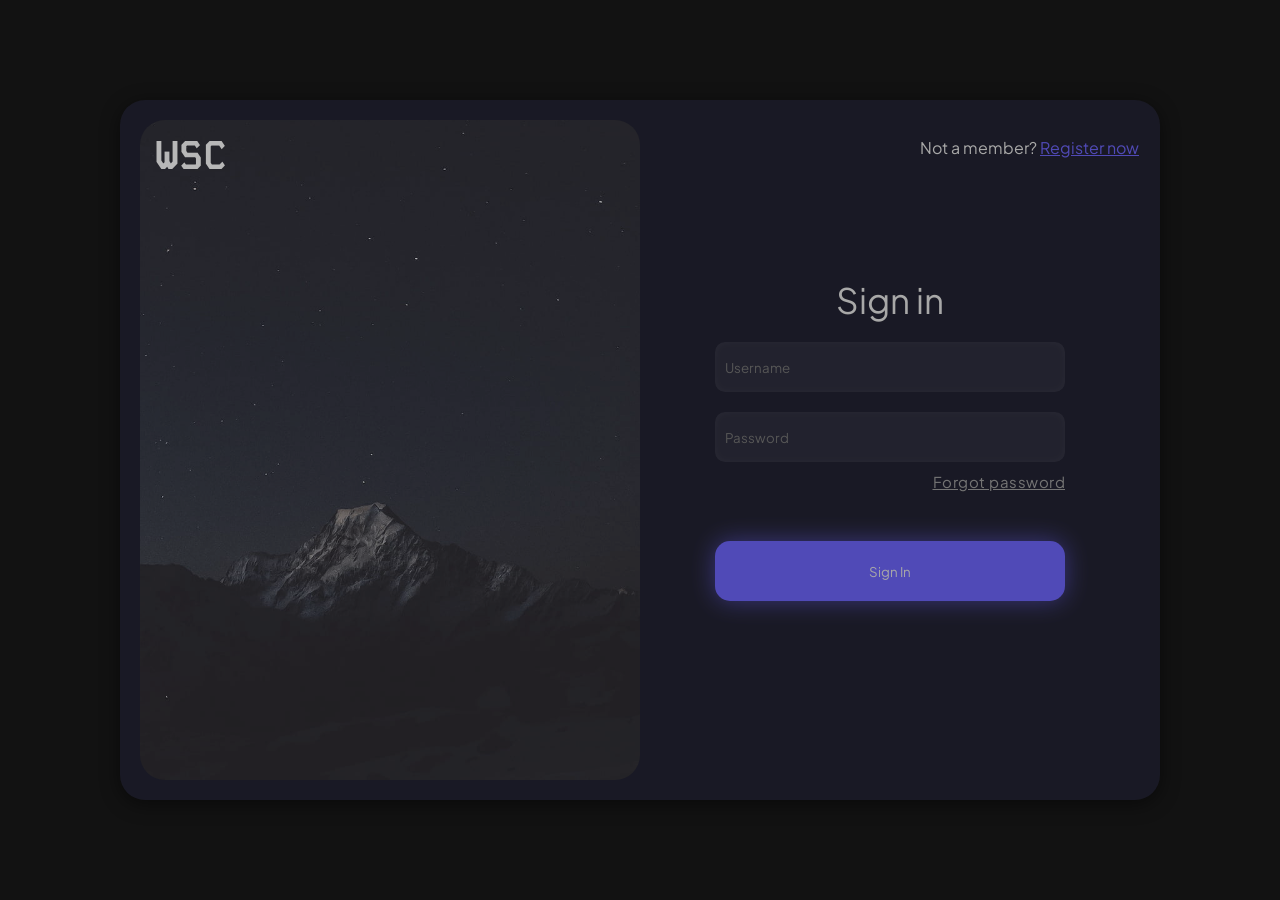
==== static/login/index.html @ 09aeacce "added frontend and nginx" ====
<!DOCTYPE html>
<html>
    <head>
        <link rel="stylesheet" href="./login.css">
        <style>
        @import url('https://fonts.googleapis.com/css2?family=Kode+Mono:wght@400..700&family=Plus+Jakarta+Sans:ital,wght@0,200..800;1,200..800&display=swap');
        </style>
    </head>
    <body>
        <div class="main-container">
            <div class="left-container">
                <div class="title">WSC</div>
            </div>
            <div class="right-container">
                <p class="register">Not a member? <a href="/register">Register now</a></p>
                <p class="login-text">Sign in</p>
                <form method="POST" action="/api/login">
                    <div class="input-div">
                        <input type="text" name="username" placeholder="Username"></input>
                    </div>
                    <div class="input-div">
                        <input type="text" name="password" placeholder="Password"></input>
                        <a href="/" class="vague forgot">Forgot password</a>
                    </div>
                </form>
                    <button class="login-button">Sign In</button><br>
            </div>
        </div>
    </body>
</html>
---- static/login/login.css ----
*{
	box-sizing: border-box;
	font-family: "Plus Jakarta Sans",system-ui, -apple-system, BlinkMacSystemFont, 'Segoe UI', Roboto, Oxygen, Ubuntu, Cantarell, 'Open Sans', 'Helvetica Neue', sans-serif;
	--background-color: #121212;
	--text-color: #EAEAEA;
	--primary-color: #6C63FF;
}
body{
	display:flex;
	flex-direction: column;
	align-items: center;
	justify-content: center;
	background-color: var(--background-color);
	height:100vh;
	margin:0;
}
.main-container{
	display: flex;
	background-color: #1E1E2E;
	box-shadow: 0 4px 30px rgba(0, 0, 0, 0.1);
	border-radius: 25px;
	min-height: 700px;
	height: auto;
	margin: 50px;
	padding: 20px;
	opacity: 0.7;
	box-shadow: 0 4px 20px rgba(0, 0, 0, 0.7);
}
.left-container{
	display:flex;
	position: relative;
	width: 500px;
	flex-direction: column;
	background: url("./moun.jpg");
	background-size: cover;
	background-position: bottom;
	background-repeat: no-repeat;
	border-radius:25px;
}
.title{
	position: absolute;
	top: 10px;
	left: 15px;
	color: hsl(0,0%,100%);
	font-weight: bold;
	font-size: 40px;
	font-family: "Kode Mono";
}
.right-container{
	width: 500px;
	padding: 25px;
	display:flex;
	flex-direction: column;
	position: relative;
	justify-content: center;
	align-items: center;

}
.input-div{
	display: flex;
	flex-direction: column;
	gap: 5px;
}
.input-div > input{
	height: 50px;
	box-shadow: inset 0 0 10px rgba(255, 255, 255, 0.05);
	padding: 10px;
	border-radius: 10px;
	background-color: #2A2A3B;
	border-style: none;
	width: 350px;
	color: var(--text-color);
}
.login-text{
	color: var(--text-color);
	font-size: 35px;
	margin:0;
}
.vague{
	color: #A0A0A0;
	letter-spacing: 0.5px;
}
.login-button{
	margin-top: 50px;
	padding: 10px 20px;
	width: 350px;
	height: 60px;
	background-color: var(--primary-color);
	border-radius: 15px;
	border-style: none;
	color: var(--text-color);
	box-shadow: 0 0 25px rgba(108, 99, 255, 0.6);
}
.register{
	position: absolute;
	top: 1px;
	right: 1px;
	color: var(--text-color);
}
.register > a{
	color: var(--primary-color);
}
.input-div{
	margin-top: 20px;
}
.forgot{
	margin-top: 5px;
	text-align: right;
	font-size: 15px;
}
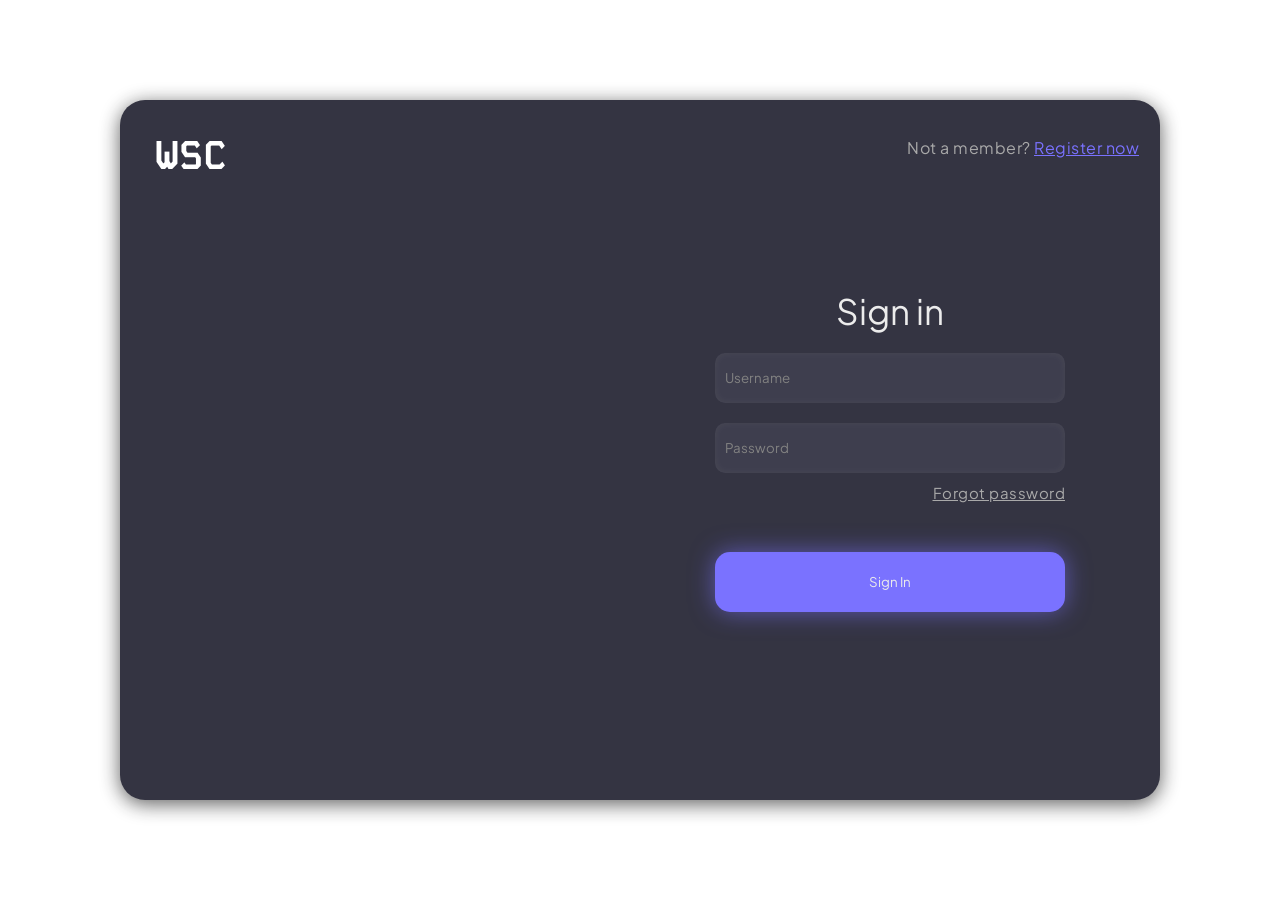
==== commit 71f72d68: "finished login frontend" ====
--- a/static/login/index.html
+++ b/static/login/index.html
@@ -1,29 +1,35 @@
 <!DOCTYPE html>
 <html>
     <head>
-        <link rel="stylesheet" href="./login.css">
+        <meta name="viewport" content="width=device-width, initial-scale=1.0">
+        <link rel="stylesheet" href="../css/styles.css">
+        <link rel="stylesheet" href="../css/login.css">
+        <script src="../js/login.js" defer></script>
         <style>
         @import url('https://fonts.googleapis.com/css2?family=Kode+Mono:wght@400..700&family=Plus+Jakarta+Sans:ital,wght@0,200..800;1,200..800&display=swap');
         </style>
     </head>
     <body>
+        <video autoplay muted loop>
+            <source src="./asd.mp4" type="video/mp4">
+        </video>
         <div class="main-container">
             <div class="left-container">
                 <div class="title">WSC</div>
             </div>
             <div class="right-container">
-                <p class="register">Not a member? <a href="/register">Register now</a></p>
-                <p class="login-text">Sign in</p>
-                <form method="POST" action="/api/login">
+                <p class="vague register">Not a member? <a id="register" href="#">Register now</a></p>
+                <p id="login-text" class="login-text">Sign in</p>
+                <form id="login">
                     <div class="input-div">
                         <input type="text" name="username" placeholder="Username"></input>
                     </div>
                     <div class="input-div">
-                        <input type="text" name="password" placeholder="Password"></input>
-                        <a href="/" class="vague forgot">Forgot password</a>
+                        <input type="password" name="password" placeholder="Password">
+                        <a href="#" class="vague forgot">Forgot password</a>
                     </div>
+                    <button id="login-button" type="submit" class="login-button">Sign In</button><br>
                 </form>
-                    <button class="login-button">Sign In</button><br>
             </div>
         </div>
     </body>
--- a/static/css/styles.css
+++ b/static/css/styles.css
@@ -0,0 +1,4 @@
+*{
+	box-sizing: border-box;
+	font-family: "Plus Jakarta Sans",system-ui, -apple-system, BlinkMacSystemFont, 'Segoe UI', Roboto, Oxygen, Ubuntu, Cantarell, 'Open Sans', 'Helvetica Neue', sans-serif;
+}
--- a/static/css/login.css
+++ b/static/css/login.css
@@ -0,0 +1,152 @@
+*{
+	box-sizing: border-box;
+	font-family: "Plus Jakarta Sans",system-ui, -apple-system, BlinkMacSystemFont, 'Segoe UI', Roboto, Oxygen, Ubuntu, Cantarell, 'Open Sans', 'Helvetica Neue', sans-serif;
+	--background-color: #121212;
+	--text-color: #EAEAEA;
+	--primary-color: #6C63FF;
+}
+video{
+	position: fixed;
+	right: 0;
+	bottom: 0;
+	min-width: 100%;
+	min-height: 100%;
+}
+body{
+	display:flex;
+	flex-direction: column;
+	align-items: center;
+	justify-content: center;
+	/* background-color: var(--background-color); */
+	height:100vh;
+	margin:0;
+}
+.main-container{
+	display: flex;
+	background-color: #1E1E2E;
+	box-shadow: 0 4px 30px rgba(0, 0, 0, 0.1);
+	border-radius: 25px;
+	min-height: 700px;
+	height: auto;
+	margin: 50px;
+	padding: 20px;
+	opacity: 0.9;
+	box-shadow: 0 4px 20px rgba(0, 0, 0, 0.7);
+}
+.left-container{
+	display:flex;
+	position: relative;
+	width: 500px;
+	flex-direction: column;
+	background: url("./moun.jpg");
+	background-size: cover;
+	background-position: bottom;
+	background-repeat: no-repeat;
+	border-radius:25px;
+}
+.title{
+	position: absolute;
+	top: 10px;
+	left: 15px;
+	color: hsl(0,0%,100%);
+	font-weight: bold;
+	font-size: 40px;
+	font-family: "Kode Mono";
+}
+.right-container{
+	width: 500px;
+	padding: 25px;
+	display:flex;
+	flex-direction: column;
+	position: relative;
+	justify-content: center;
+	align-items: center;
+
+}
+.input-div{
+	display: flex;
+	position: relative;
+	flex-direction: column;
+	color: var(--text-color);
+	gap: 5px;
+}
+.input-div > input{
+	height: 50px;
+	box-shadow: inset 0 0 10px rgba(255, 255, 255, 0.05);
+	padding: 10px;
+	border-radius: 10px;
+	background-color: #2A2A3B;
+	border-style: none;
+	width: 350px;
+	color: var(--text-color);
+}
+.input-div > span{
+	position: absolute;
+	top: 17px;
+	right: 15px;
+}
+.input-div > input:focus{
+	outline:none;
+}
+.input-div > input:hover{
+	outline:solid 1px;
+}
+.login-text{
+	color: var(--text-color);
+	font-size: 35px;
+	margin:0;
+}
+.vague{
+	color: #A0A0A0;
+	letter-spacing: 0.5px;
+}
+.login-button{
+	margin-top: 50px;
+	padding: 10px 20px;
+	width: 350px;
+	height: 60px;
+	background-color: var(--primary-color);
+	border-radius: 15px;
+	border-style: none;
+	color: var(--text-color);
+	box-shadow: 0 0 25px rgba(108, 99, 255, 0.6);
+}
+.login-button:hover{
+	cursor: pointer;
+	background-color: #7C74FF;
+	box-shadow: 0 0 12px rgba(108, 99, 255, 0.6); 
+}
+.register{
+	position: absolute;
+	top: 1px;
+	right: 1px;
+}
+.register > a:hover{
+	color: #7C74FF;
+}
+.register > a{
+	color: var(--primary-color);
+}
+.input-div{
+	margin-top: 20px;
+}
+.forgot{
+	margin-top: 5px;
+	align-self: flex-end;
+	font-size: 15px;
+}
+.forgot:hover{
+	color: hsl(0,0%,74%);
+}
+@media only screen and (max-width: 1000px){
+	.left-container{
+		display: none;
+	}
+}
+@media only screen and (max-width: 540px){
+	.register{
+		position: absolute;
+		top: 50px;
+		right: 130px;
+	}
+}
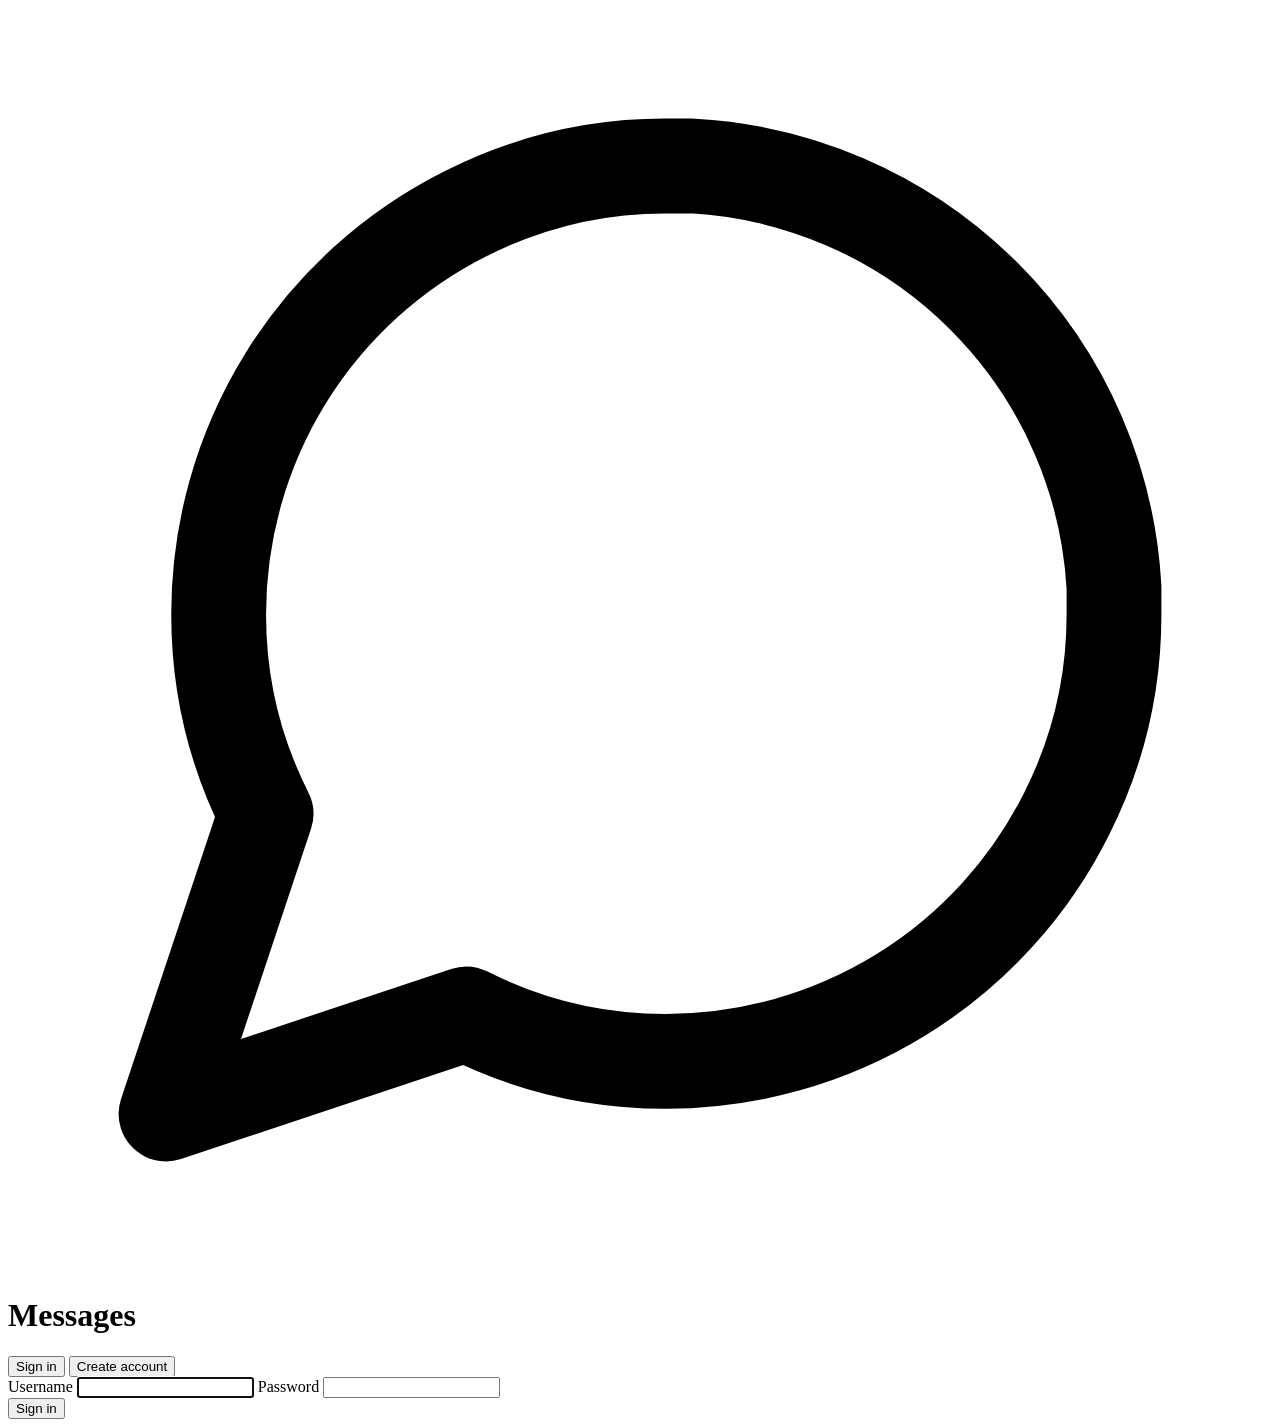
==== commit 357d5bbd: "Build the real frontend to FRONTEND_SPEC.md Replace the mock-driven chat UI with a vanilla JS app wi" ====
--- a/static/login/index.html
+++ b/static/login/index.html
@@ -1,37 +1,38 @@
 <!DOCTYPE html>
-<html>
-    <head>
-        <meta name="viewport" content="width=device-width, initial-scale=1.0">
-        <link rel="stylesheet" href="../css/styles.css">
-        <link rel="stylesheet" href="../css/login.css">
-        <script src="../js/login.js" defer></script>
-        <style>
-        @import url('https://fonts.googleapis.com/css2?family=Kode+Mono:wght@400..700&family=Plus+Jakarta+Sans:ital,wght@0,200..800;1,200..800&display=swap');
-        </style>
-    </head>
-    <body>
-        <video autoplay muted loop>
-            <source src="./asd.mp4" type="video/mp4">
-        </video>
-        <div class="main-container">
-            <div class="left-container">
-                <div class="title">WSC</div>
-            </div>
-            <div class="right-container">
-                <p class="vague register">Not a member? <a id="register" href="#">Register now</a></p>
-                <p id="login-text" class="login-text">Sign in</p>
-                <form id="login">
-                    <div class="input-div">
-                        <input type="text" name="username" placeholder="Username"></input>
-                    </div>
-                    <div class="input-div">
-                        <input type="password" name="password" placeholder="Password">
-                        <a href="#" class="vague forgot">Forgot password</a>
-                    </div>
-                    <button id="login-button" type="submit" class="login-button">Sign In</button><br>
-                </form>
-            </div>
-        </div>
-    </body>
+<html lang="en">
+<head>
+  <meta charset="utf-8" />
+  <meta name="viewport" content="width=device-width, initial-scale=1" />
+  <meta name="color-scheme" content="light dark" />
+  <title>Sign in · Messages</title>
+  <link rel="stylesheet" href="/login/login.css" />
+</head>
+<body>
+  <main class="card" aria-labelledby="heading">
+    <div class="logo" aria-hidden="true">
+      <svg viewBox="0 0 24 24" fill="none" stroke="currentColor" stroke-width="1.8" stroke-linecap="round" stroke-linejoin="round"><path d="M21 11.5a8.38 8.38 0 0 1-.9 3.8 8.5 8.5 0 0 1-7.6 4.7 8.38 8.38 0 0 1-3.8-.9L3 21l1.9-5.7a8.38 8.38 0 0 1-.9-3.8 8.5 8.5 0 0 1 4.7-7.6 8.38 8.38 0 0 1 3.8-.9h.5a8.48 8.48 0 0 1 8 8z"/></svg>
+    </div>
+    <h1 id="heading">Messages</h1>
+
+    <div class="segmented" role="tablist" aria-label="Sign in or create account">
+      <button type="button" role="tab" id="tabLogin" class="active" aria-selected="true" data-mode="login">Sign in</button>
+      <button type="button" role="tab" id="tabRegister" aria-selected="false" data-mode="register">Create account</button>
+    </div>
+
+    <form id="authForm" novalidate>
+      <label>
+        <span>Username</span>
+        <input type="text" name="username" autocomplete="username" maxlength="255" required autofocus />
+      </label>
+      <label>
+        <span>Password</span>
+        <input type="password" name="password" autocomplete="current-password" required />
+      </label>
+      <div class="error" id="error" role="alert"></div>
+      <button type="submit" class="submit" id="submitBtn">Sign in</button>
+    </form>
+  </main>
+
+  <script src="/login/login.js"></script>
+</body>
 </html>
-
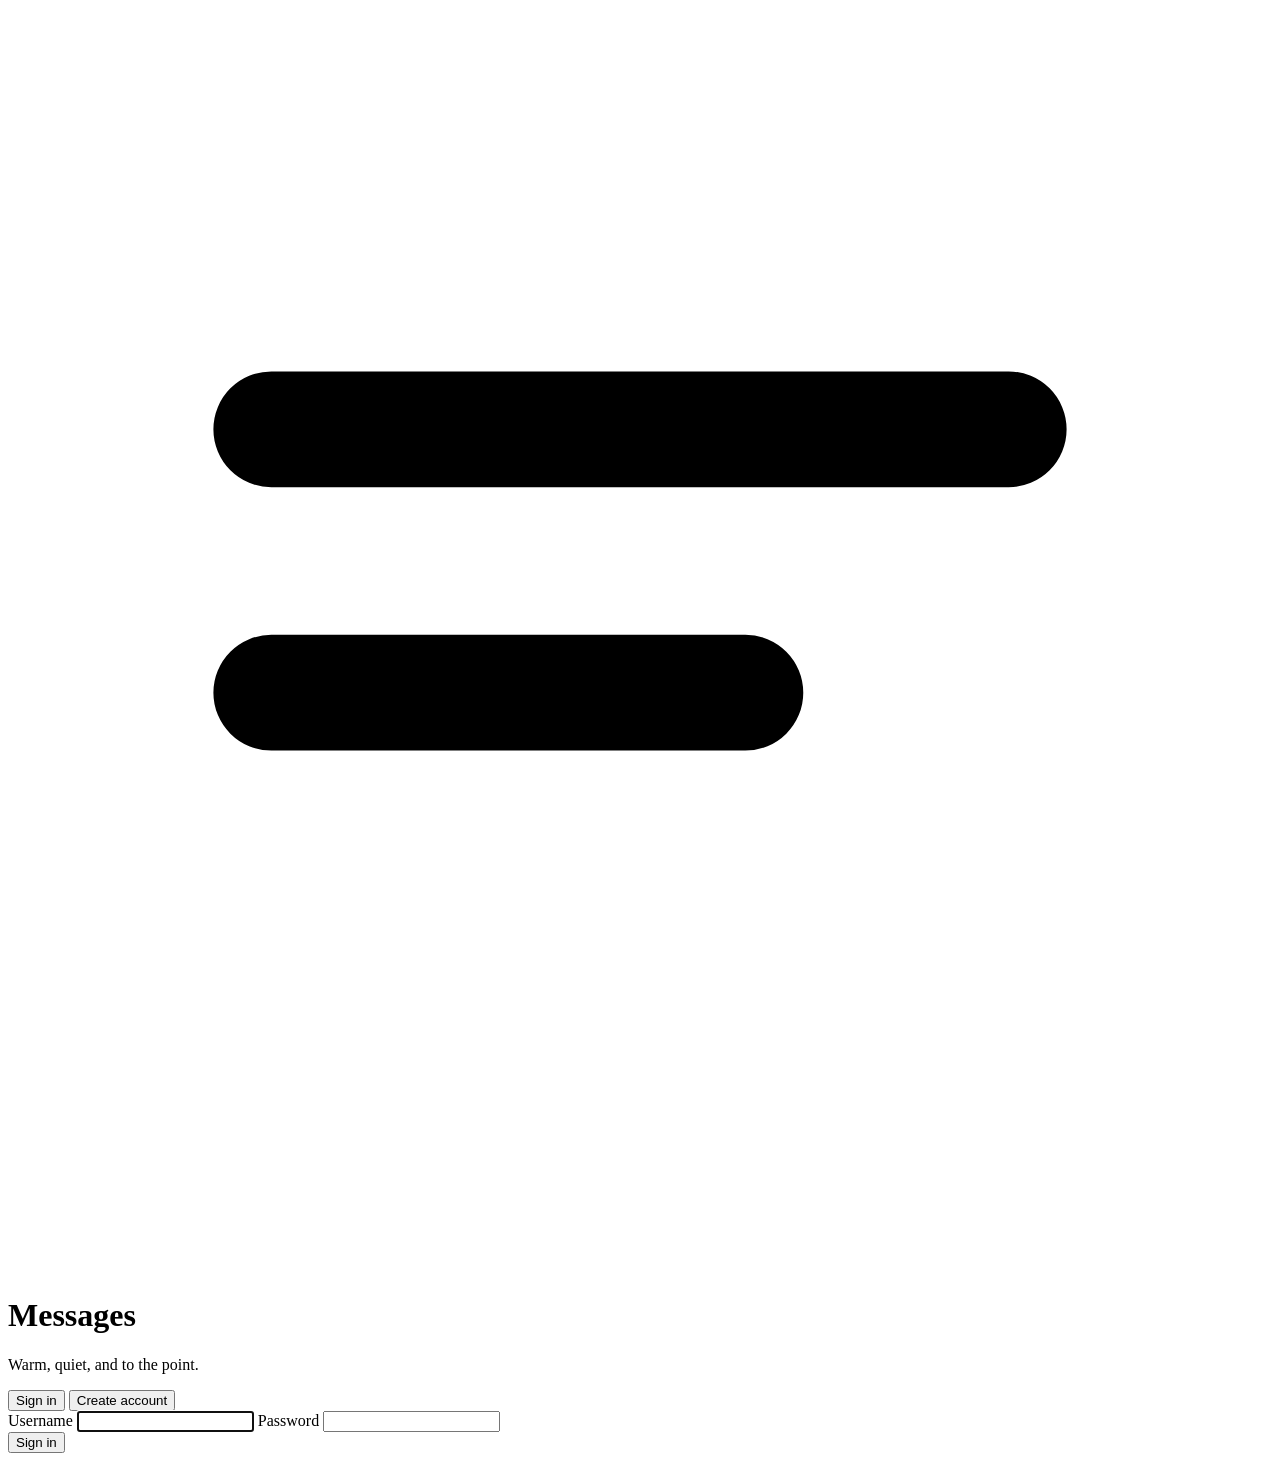
==== commit 9dd2d21b: "Frontend: warm editorial redesign of the shell and login Same structure -- two-pane desktop, sidebar" ====
--- a/static/login/index.html
+++ b/static/login/index.html
@@ -4,15 +4,22 @@
   <meta charset="utf-8" />
   <meta name="viewport" content="width=device-width, initial-scale=1" />
   <meta name="color-scheme" content="light dark" />
+  <meta name="theme-color" content="#faf7f2" media="(prefers-color-scheme: light)" />
+  <meta name="theme-color" content="#16120e" media="(prefers-color-scheme: dark)" />
   <title>Sign in · Messages</title>
+  <link rel="icon" href="data:image/svg+xml,%3Csvg xmlns='http://www.w3.org/2000/svg' viewBox='0 0 32 32'%3E%3Crect width='32' height='32' rx='8' fill='%23b03a2e'/%3E%3Cpath d='M8 12h16M8 17h11' stroke='%23fffaf3' stroke-width='2.6' stroke-linecap='round'/%3E%3C/svg%3E" />
+  <link rel="preconnect" href="https://fonts.googleapis.com" />
+  <link rel="preconnect" href="https://fonts.gstatic.com" crossorigin />
+  <link href="https://fonts.googleapis.com/css2?family=Fraunces:opsz,wght@9..144,500;9..144,600&family=Inter:wght@400;500;600;700&display=swap" rel="stylesheet" />
   <link rel="stylesheet" href="/login/login.css" />
 </head>
 <body>
   <main class="card" aria-labelledby="heading">
-    <div class="logo" aria-hidden="true">
-      <svg viewBox="0 0 24 24" fill="none" stroke="currentColor" stroke-width="1.8" stroke-linecap="round" stroke-linejoin="round"><path d="M21 11.5a8.38 8.38 0 0 1-.9 3.8 8.5 8.5 0 0 1-7.6 4.7 8.38 8.38 0 0 1-3.8-.9L3 21l1.9-5.7a8.38 8.38 0 0 1-.9-3.8 8.5 8.5 0 0 1 4.7-7.6 8.38 8.38 0 0 1 3.8-.9h.5a8.48 8.48 0 0 1 8 8z"/></svg>
+    <div class="mark" aria-hidden="true">
+      <svg viewBox="0 0 24 24" fill="none" stroke="currentColor" stroke-width="2.2" stroke-linecap="round" stroke-linejoin="round"><path d="M5 8h14M5 13h9"/></svg>
     </div>
     <h1 id="heading">Messages</h1>
+    <p class="tagline">Warm, quiet, and to the point.</p>
 
     <div class="segmented" role="tablist" aria-label="Sign in or create account">
       <button type="button" role="tab" id="tabLogin" class="active" aria-selected="true" data-mode="login">Sign in</button>
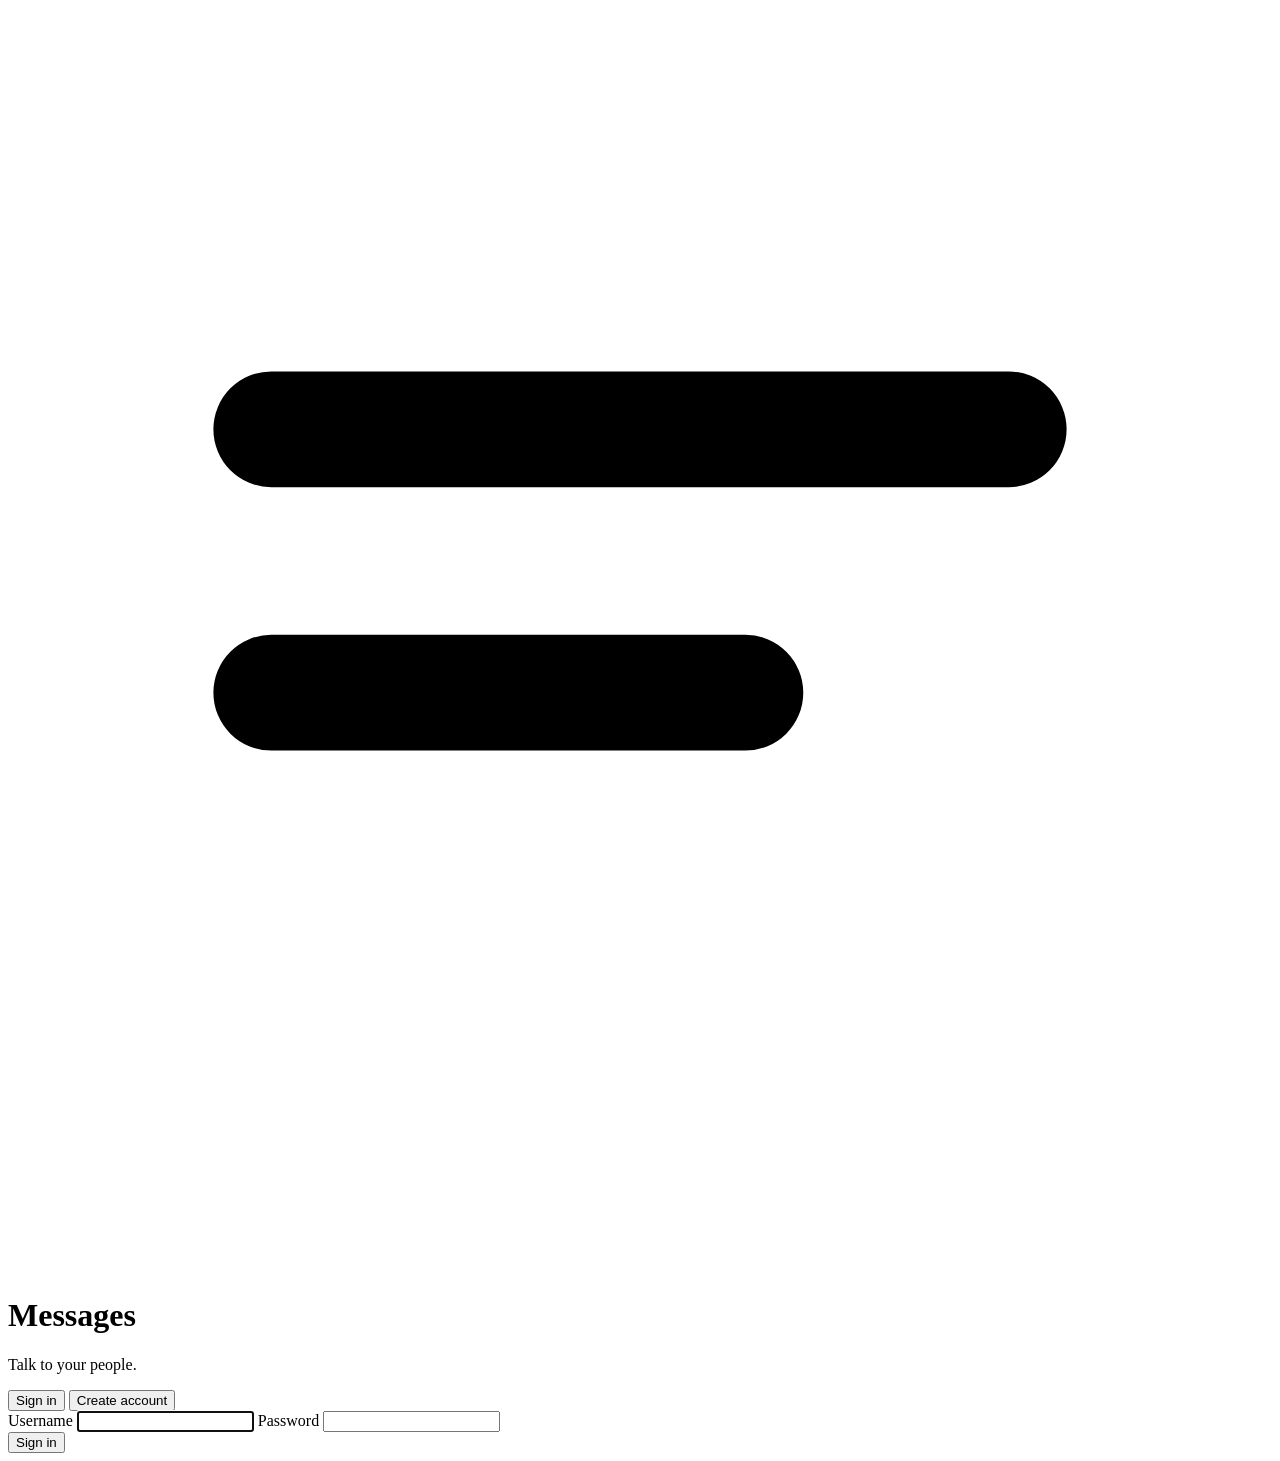
==== commit 56465ff4: "frontend rework" ====
--- a/static/login/index.html
+++ b/static/login/index.html
@@ -4,13 +4,13 @@
   <meta charset="utf-8" />
   <meta name="viewport" content="width=device-width, initial-scale=1" />
   <meta name="color-scheme" content="light dark" />
-  <meta name="theme-color" content="#faf7f2" media="(prefers-color-scheme: light)" />
-  <meta name="theme-color" content="#16120e" media="(prefers-color-scheme: dark)" />
+  <meta name="theme-color" content="#ffffff" media="(prefers-color-scheme: light)" />
+  <meta name="theme-color" content="#111113" media="(prefers-color-scheme: dark)" />
   <title>Sign in · Messages</title>
-  <link rel="icon" href="data:image/svg+xml,%3Csvg xmlns='http://www.w3.org/2000/svg' viewBox='0 0 32 32'%3E%3Crect width='32' height='32' rx='8' fill='%23b03a2e'/%3E%3Cpath d='M8 12h16M8 17h11' stroke='%23fffaf3' stroke-width='2.6' stroke-linecap='round'/%3E%3C/svg%3E" />
+  <link rel="icon" href="data:image/svg+xml,%3Csvg xmlns='http://www.w3.org/2000/svg' viewBox='0 0 32 32'%3E%3Cdefs%3E%3ClinearGradient id='g' x1='0' y1='0' x2='1' y2='1'%3E%3Cstop offset='0' stop-color='%232f5bd3'/%3E%3Cstop offset='1' stop-color='%233d6ee0'/%3E%3C/linearGradient%3E%3C/defs%3E%3Cpath d='M9 0h14a9 9 0 0 1 9 9v14a9 9 0 0 1-9 9H3a3 3 0 0 1-3-3V9a9 9 0 0 1 9-9z' fill='url(%23g)'/%3E%3Cpath d='M9 13h14M9 19h8' stroke='%23fff' stroke-width='2.6' stroke-linecap='round'/%3E%3C/svg%3E" />
   <link rel="preconnect" href="https://fonts.googleapis.com" />
   <link rel="preconnect" href="https://fonts.gstatic.com" crossorigin />
-  <link href="https://fonts.googleapis.com/css2?family=Fraunces:opsz,wght@9..144,500;9..144,600&family=Inter:wght@400;500;600;700&display=swap" rel="stylesheet" />
+  <link href="https://fonts.googleapis.com/css2?family=Bricolage+Grotesque:opsz,wght@12..96,500..700&family=Inter:wght@400;500;600&display=swap" rel="stylesheet" />
   <link rel="stylesheet" href="/login/login.css" />
 </head>
 <body>
@@ -19,7 +19,7 @@
       <svg viewBox="0 0 24 24" fill="none" stroke="currentColor" stroke-width="2.2" stroke-linecap="round" stroke-linejoin="round"><path d="M5 8h14M5 13h9"/></svg>
     </div>
     <h1 id="heading">Messages</h1>
-    <p class="tagline">Warm, quiet, and to the point.</p>
+    <p class="tagline">Talk to your people.</p>
 
     <div class="segmented" role="tablist" aria-label="Sign in or create account">
       <button type="button" role="tab" id="tabLogin" class="active" aria-selected="true" data-mode="login">Sign in</button>
